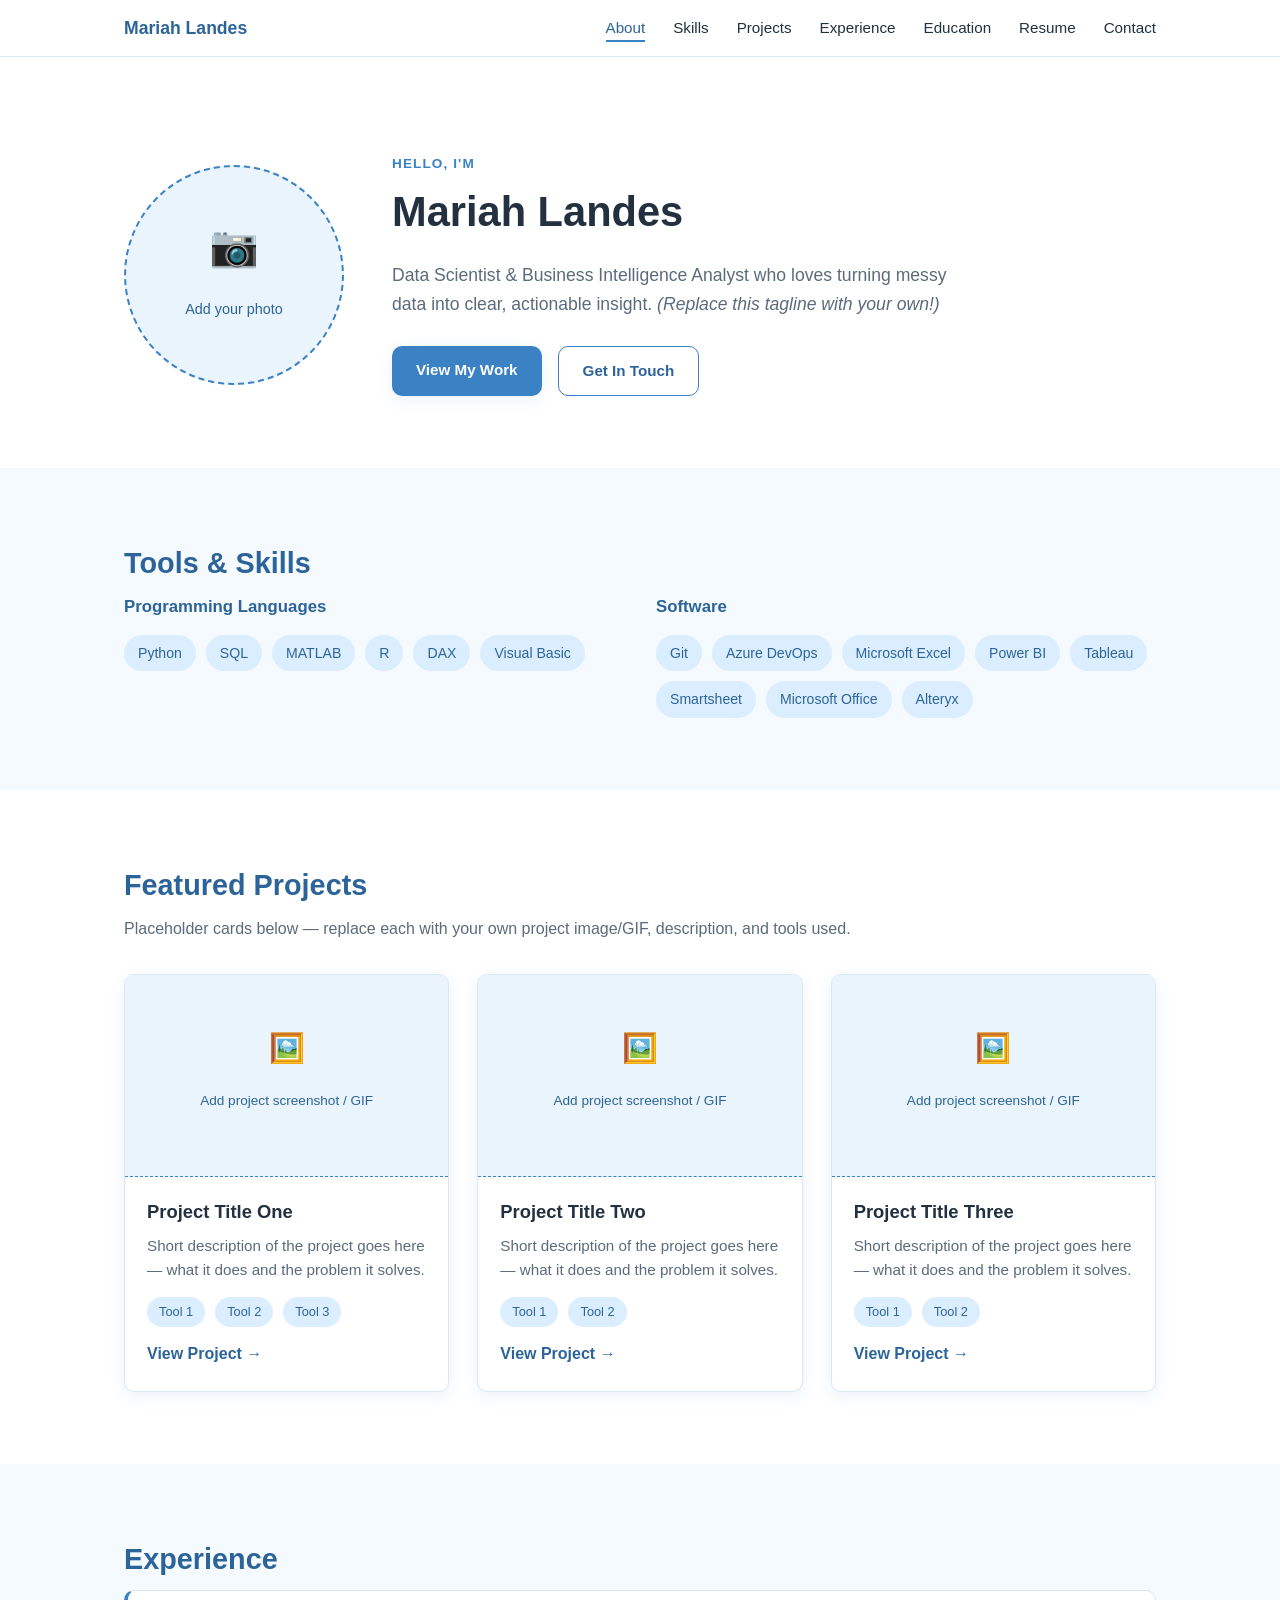
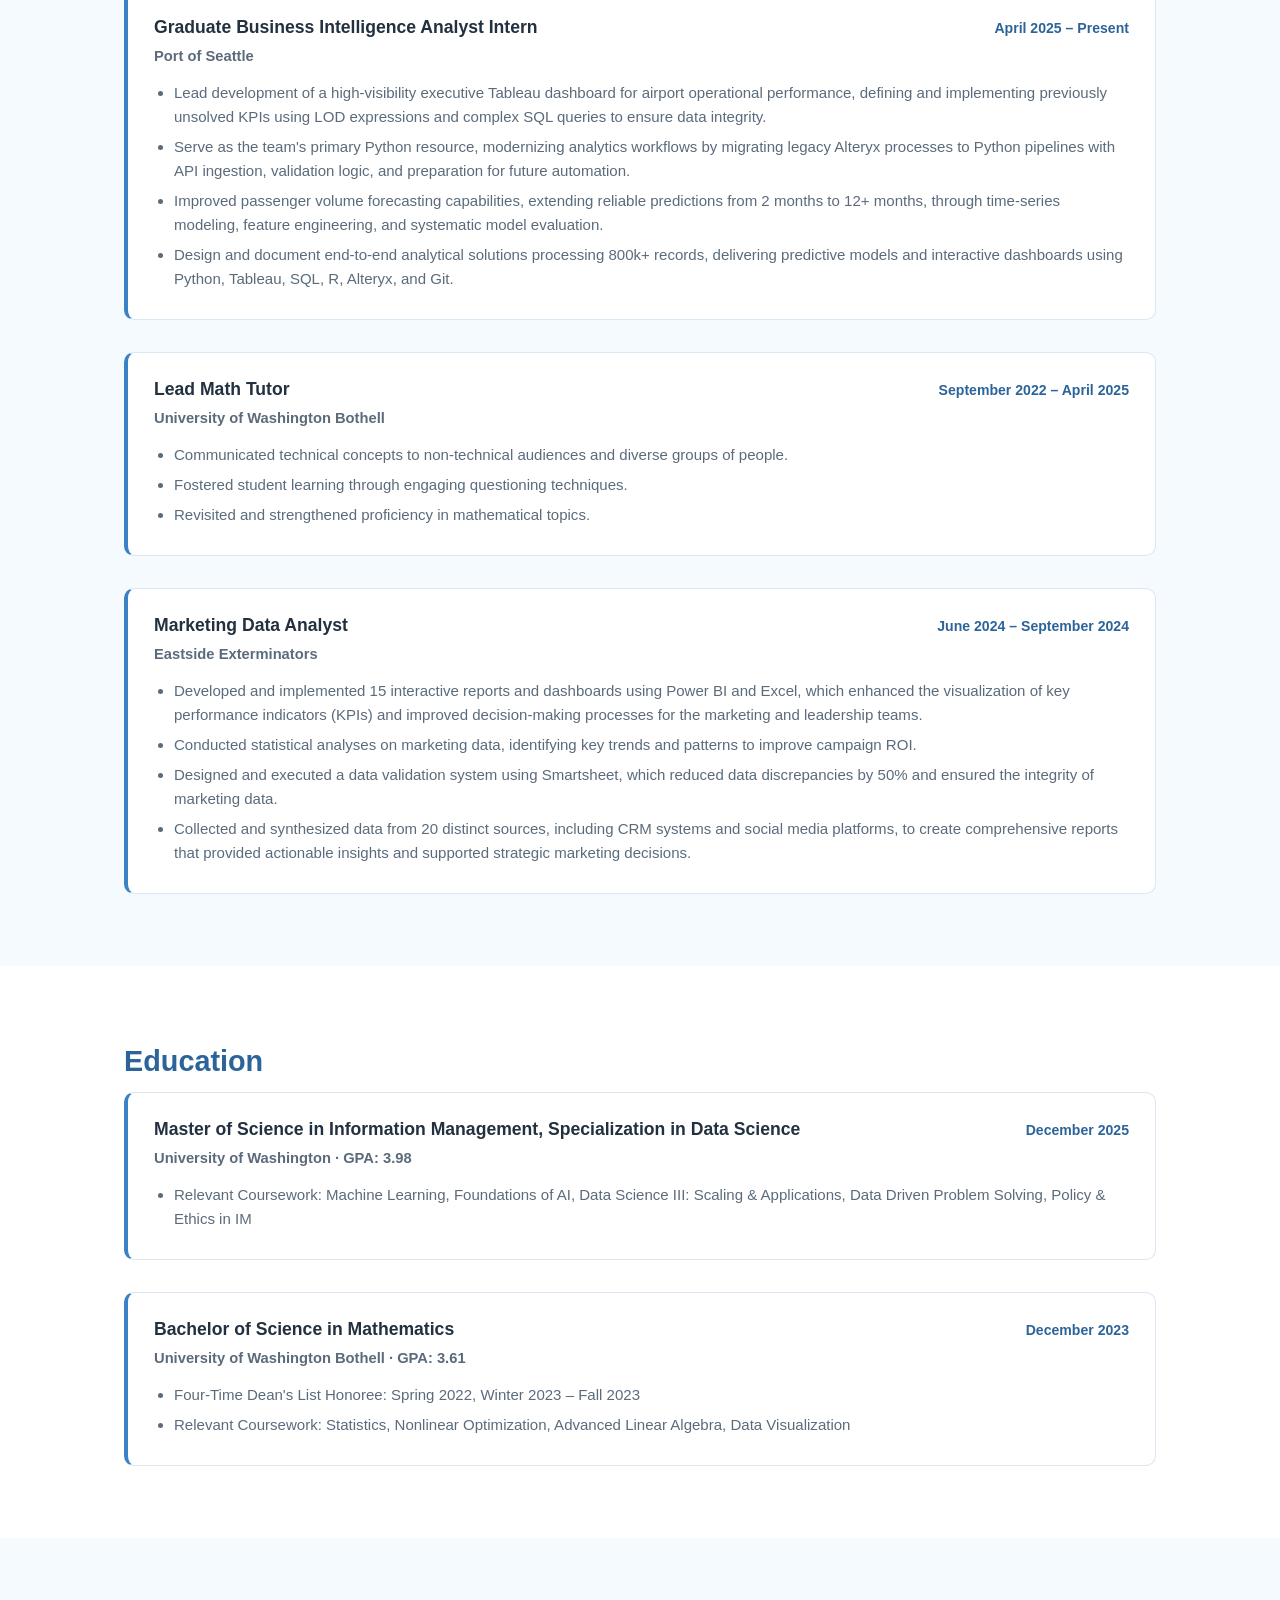
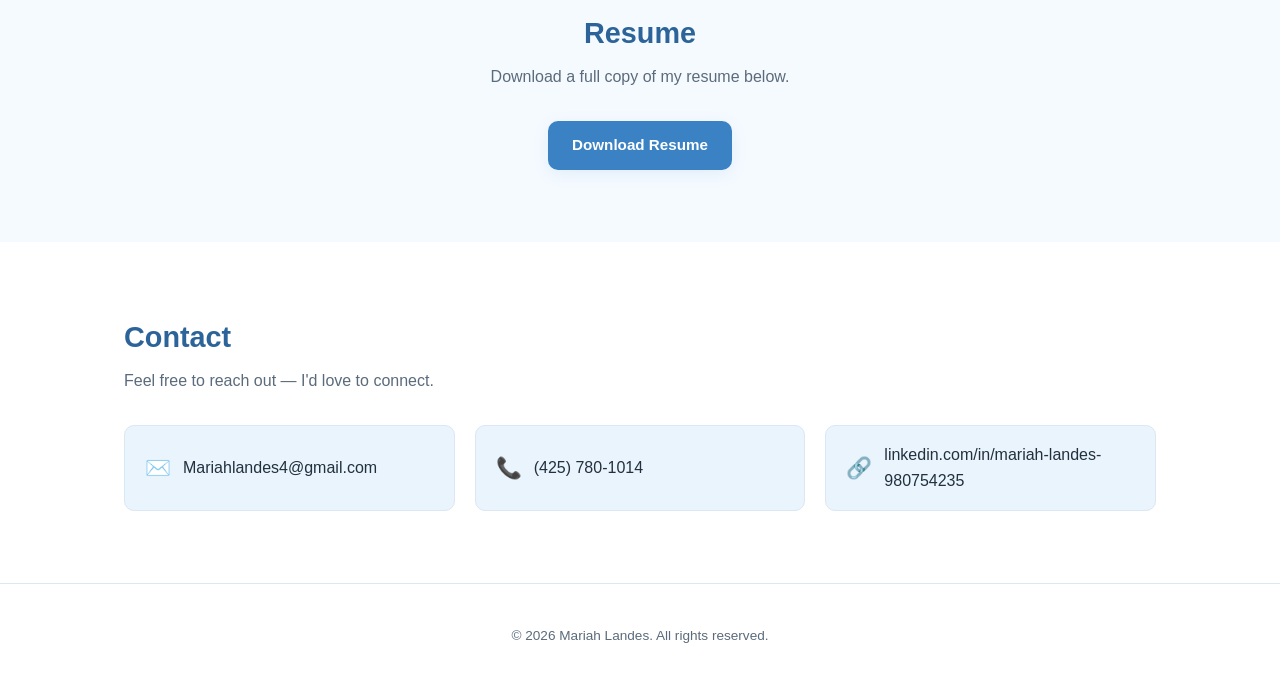
==== index.html @ 5b4e2863 "Add portfolio site with about, skills, projects, experience, education, resume, and contact sections" ====
<!DOCTYPE html>
<html lang="en">
<head>
  <meta charset="UTF-8" />
  <meta name="viewport" content="width=device-width, initial-scale=1.0" />
  <title>Mariah Landes | Portfolio</title>
  <meta name="description" content="Mariah Landes — Data Science & Business Intelligence portfolio" />
  <link rel="stylesheet" href="style.css" />
</head>
<body>

  <!-- ===== Nav ===== -->
  <header class="nav-wrap">
    <nav class="nav">
      <a href="#home" class="nav-brand">Mariah Landes</a>
      <button class="nav-toggle" id="navToggle" aria-label="Toggle navigation" aria-expanded="false">
        <span></span>
        <span></span>
        <span></span>
      </button>
      <ul class="nav-links" id="navLinks">
        <li><a href="#home" class="nav-link">About</a></li>
        <li><a href="#skills" class="nav-link">Skills</a></li>
        <li><a href="#projects" class="nav-link">Projects</a></li>
        <li><a href="#experience" class="nav-link">Experience</a></li>
        <li><a href="#education" class="nav-link">Education</a></li>
        <li><a href="#resume" class="nav-link">Resume</a></li>
        <li><a href="#contact" class="nav-link">Contact</a></li>
      </ul>
    </nav>
  </header>

  <main>

    <!-- ===== Hero / About ===== -->
    <section id="home" class="section hero">
      <div class="container hero-inner">
        <div class="hero-photo">
          <!-- TODO: replace this placeholder with your own headshot.
               Swap this div for: <img src="assets/profile.jpg" alt="Mariah Landes" /> -->
          <div class="photo-placeholder" aria-label="Profile photo placeholder">
            <span>📷</span>
            <p>Add your photo</p>
          </div>
        </div>
        <div class="hero-text">
          <p class="eyebrow">Hello, I'm</p>
          <h1>Mariah Landes</h1>
          <!-- TODO: replace this placeholder tagline with your own -->
          <p class="tagline">
            Data Scientist &amp; Business Intelligence Analyst who loves turning messy data into clear,
            actionable insight. <em>(Replace this tagline with your own!)</em>
          </p>
          <div class="hero-actions">
            <a href="#projects" class="btn btn-primary">View My Work</a>
            <a href="#contact" class="btn btn-outline">Get In Touch</a>
          </div>
        </div>
      </div>
    </section>

    <!-- ===== Skills ===== -->
    <section id="skills" class="section alt">
      <div class="container">
        <h2 class="section-title">Tools &amp; Skills</h2>
        <div class="skills-grid">
          <div class="skills-group">
            <h3>Programming Languages</h3>
            <ul class="tag-list">
              <li class="tag">Python</li>
              <li class="tag">SQL</li>
              <li class="tag">MATLAB</li>
              <li class="tag">R</li>
              <li class="tag">DAX</li>
              <li class="tag">Visual Basic</li>
            </ul>
          </div>
          <div class="skills-group">
            <h3>Software</h3>
            <ul class="tag-list">
              <li class="tag">Git</li>
              <li class="tag">Azure DevOps</li>
              <li class="tag">Microsoft Excel</li>
              <li class="tag">Power BI</li>
              <li class="tag">Tableau</li>
              <li class="tag">Smartsheet</li>
              <li class="tag">Microsoft Office</li>
              <li class="tag">Alteryx</li>
            </ul>
          </div>
        </div>
      </div>
    </section>

    <!-- ===== Projects ===== -->
    <section id="projects" class="section">
      <div class="container">
        <h2 class="section-title">Featured Projects</h2>
        <p class="section-subtitle">
          <!-- TODO: swap these placeholder cards for the projects you'd like to highlight -->
          Placeholder cards below — replace each with your own project image/GIF, description, and tools used.
        </p>
        <div class="projects-grid">

          <article class="card project-card">
            <div class="project-media">
              <!-- TODO: replace with <img src="assets/project1.png" alt="..."> or a GIF -->
              <div class="media-placeholder">
                <span>🖼️</span>
                <p>Add project screenshot / GIF</p>
              </div>
            </div>
            <div class="card-body">
              <h3>Project Title One</h3>
              <p>Short description of the project goes here — what it does and the problem it solves.</p>
              <ul class="tag-list small">
                <li class="tag">Tool 1</li>
                <li class="tag">Tool 2</li>
                <li class="tag">Tool 3</li>
              </ul>
              <a href="#" class="card-link">View Project →</a>
            </div>
          </article>

          <article class="card project-card">
            <div class="project-media">
              <div class="media-placeholder">
                <span>🖼️</span>
                <p>Add project screenshot / GIF</p>
              </div>
            </div>
            <div class="card-body">
              <h3>Project Title Two</h3>
              <p>Short description of the project goes here — what it does and the problem it solves.</p>
              <ul class="tag-list small">
                <li class="tag">Tool 1</li>
                <li class="tag">Tool 2</li>
              </ul>
              <a href="#" class="card-link">View Project →</a>
            </div>
          </article>

          <article class="card project-card">
            <div class="project-media">
              <div class="media-placeholder">
                <span>🖼️</span>
                <p>Add project screenshot / GIF</p>
              </div>
            </div>
            <div class="card-body">
              <h3>Project Title Three</h3>
              <p>Short description of the project goes here — what it does and the problem it solves.</p>
              <ul class="tag-list small">
                <li class="tag">Tool 1</li>
                <li class="tag">Tool 2</li>
              </ul>
              <a href="#" class="card-link">View Project →</a>
            </div>
          </article>

        </div>
      </div>
    </section>

    <!-- ===== Experience ===== -->
    <section id="experience" class="section alt">
      <div class="container">
        <h2 class="section-title">Experience</h2>
        <div class="timeline">

          <div class="timeline-item">
            <div class="timeline-header">
              <h3>Graduate Business Intelligence Analyst Intern</h3>
              <span class="timeline-date">April 2025 – Present</span>
            </div>
            <p class="timeline-org">Port of Seattle</p>
            <ul>
              <li>Lead development of a high-visibility executive Tableau dashboard for airport operational performance, defining and implementing previously unsolved KPIs using LOD expressions and complex SQL queries to ensure data integrity.</li>
              <li>Serve as the team's primary Python resource, modernizing analytics workflows by migrating legacy Alteryx processes to Python pipelines with API ingestion, validation logic, and preparation for future automation.</li>
              <li>Improved passenger volume forecasting capabilities, extending reliable predictions from 2 months to 12+ months, through time-series modeling, feature engineering, and systematic model evaluation.</li>
              <li>Design and document end-to-end analytical solutions processing 800k+ records, delivering predictive models and interactive dashboards using Python, Tableau, SQL, R, Alteryx, and Git.</li>
            </ul>
          </div>

          <div class="timeline-item">
            <div class="timeline-header">
              <h3>Lead Math Tutor</h3>
              <span class="timeline-date">September 2022 – April 2025</span>
            </div>
            <p class="timeline-org">University of Washington Bothell</p>
            <ul>
              <li>Communicated technical concepts to non-technical audiences and diverse groups of people.</li>
              <li>Fostered student learning through engaging questioning techniques.</li>
              <li>Revisited and strengthened proficiency in mathematical topics.</li>
            </ul>
          </div>

          <div class="timeline-item">
            <div class="timeline-header">
              <h3>Marketing Data Analyst</h3>
              <span class="timeline-date">June 2024 – September 2024</span>
            </div>
            <p class="timeline-org">Eastside Exterminators</p>
            <ul>
              <li>Developed and implemented 15 interactive reports and dashboards using Power BI and Excel, which enhanced the visualization of key performance indicators (KPIs) and improved decision-making processes for the marketing and leadership teams.</li>
              <li>Conducted statistical analyses on marketing data, identifying key trends and patterns to improve campaign ROI.</li>
              <li>Designed and executed a data validation system using Smartsheet, which reduced data discrepancies by 50% and ensured the integrity of marketing data.</li>
              <li>Collected and synthesized data from 20 distinct sources, including CRM systems and social media platforms, to create comprehensive reports that provided actionable insights and supported strategic marketing decisions.</li>
            </ul>
          </div>

        </div>
      </div>
    </section>

    <!-- ===== Education ===== -->
    <section id="education" class="section">
      <div class="container">
        <h2 class="section-title">Education</h2>
        <div class="timeline">

          <div class="timeline-item">
            <div class="timeline-header">
              <h3>Master of Science in Information Management, Specialization in Data Science</h3>
              <span class="timeline-date">December 2025</span>
            </div>
            <p class="timeline-org">University of Washington &middot; GPA: 3.98</p>
            <ul>
              <li>Relevant Coursework: Machine Learning, Foundations of AI, Data Science III: Scaling &amp; Applications, Data Driven Problem Solving, Policy &amp; Ethics in IM</li>
            </ul>
          </div>

          <div class="timeline-item">
            <div class="timeline-header">
              <h3>Bachelor of Science in Mathematics</h3>
              <span class="timeline-date">December 2023</span>
            </div>
            <p class="timeline-org">University of Washington Bothell &middot; GPA: 3.61</p>
            <ul>
              <li>Four-Time Dean's List Honoree: Spring 2022, Winter 2023 – Fall 2023</li>
              <li>Relevant Coursework: Statistics, Nonlinear Optimization, Advanced Linear Algebra, Data Visualization</li>
            </ul>
          </div>

        </div>
      </div>
    </section>

    <!-- ===== Resume ===== -->
    <section id="resume" class="section alt resume-section">
      <div class="container">
        <h2 class="section-title">Resume</h2>
        <p class="section-subtitle">Download a full copy of my resume below.</p>
        <!-- Place your resume file at assets/resume.pdf -->
        <a href="assets/resume.pdf" class="btn btn-primary" download target="_blank" rel="noopener">
          Download Resume
        </a>
      </div>
    </section>

    <!-- ===== Contact ===== -->
    <section id="contact" class="section contact-section">
      <div class="container">
        <h2 class="section-title">Contact</h2>
        <p class="section-subtitle">Feel free to reach out — I'd love to connect.</p>
        <div class="contact-grid">
          <a class="contact-item" href="mailto:Mariahlandes4@gmail.com">
            <span class="contact-icon">✉️</span>
            <span>Mariahlandes4@gmail.com</span>
          </a>
          <a class="contact-item" href="tel:+14257801014">
            <span class="contact-icon">📞</span>
            <span>(425) 780-1014</span>
          </a>
          <a class="contact-item" href="https://www.linkedin.com/in/mariah-landes-980754235/" target="_blank" rel="noopener">
            <span class="contact-icon">🔗</span>
            <span>linkedin.com/in/mariah-landes-980754235</span>
          </a>
        </div>
      </div>
    </section>

  </main>

  <footer class="footer">
    <p>&copy; <span id="year"></span> Mariah Landes. All rights reserved.</p>
  </footer>

  <script src="script.js"></script>
</body>
</html>
---- style.css ----
/* ===== Design tokens ===== */
:root {
  --accent: #3b82c4;
  --accent-dark: #2c649a;
  --accent-light: #eaf4fc;
  --accent-tag-bg: #dbeeff;
  --bg: #ffffff;
  --bg-alt: #f5faff;
  --text: #22303f;
  --text-muted: #5b6b7b;
  --border: #dbe7f2;
  --radius: 10px;
  --max-width: 1080px;
  --shadow: 0 4px 16px rgba(59, 130, 196, 0.1);
}

* {
  box-sizing: border-box;
}

html {
  scroll-behavior: smooth;
}

body {
  margin: 0;
  font-family: -apple-system, BlinkMacSystemFont, "Segoe UI", Roboto, Helvetica, Arial, sans-serif;
  color: var(--text);
  background: var(--bg);
  line-height: 1.6;
}

a {
  color: var(--accent-dark);
}

.container {
  max-width: var(--max-width);
  margin: 0 auto;
  padding: 0 24px;
}

/* ===== Nav ===== */
.nav-wrap {
  position: sticky;
  top: 0;
  z-index: 100;
  background: rgba(255, 255, 255, 0.92);
  backdrop-filter: blur(6px);
  border-bottom: 1px solid var(--border);
}

.nav {
  max-width: var(--max-width);
  margin: 0 auto;
  padding: 14px 24px;
  display: flex;
  align-items: center;
  justify-content: space-between;
}

.nav-brand {
  font-weight: 700;
  font-size: 1.1rem;
  color: var(--accent-dark);
  text-decoration: none;
}

.nav-links {
  list-style: none;
  display: flex;
  gap: 28px;
  margin: 0;
  padding: 0;
}

.nav-link {
  text-decoration: none;
  color: var(--text);
  font-weight: 500;
  font-size: 0.95rem;
  padding-bottom: 4px;
  border-bottom: 2px solid transparent;
  transition: color 0.2s, border-color 0.2s;
}

.nav-link:hover,
.nav-link.active {
  color: var(--accent-dark);
  border-color: var(--accent);
}

.nav-toggle {
  display: none;
  flex-direction: column;
  justify-content: space-between;
  width: 26px;
  height: 20px;
  background: none;
  border: none;
  cursor: pointer;
  padding: 0;
}

.nav-toggle span {
  display: block;
  height: 2px;
  width: 100%;
  background: var(--accent-dark);
  border-radius: 2px;
}

/* ===== Sections ===== */
.section {
  padding: 72px 0;
}

.section.alt {
  background: var(--bg-alt);
}

.section-title {
  font-size: 1.8rem;
  margin: 0 0 8px;
  color: var(--accent-dark);
}

.section-subtitle {
  color: var(--text-muted);
  margin: 0 0 32px;
}

/* ===== Hero ===== */
.hero {
  padding-top: 96px;
}

.hero-inner {
  display: flex;
  align-items: center;
  gap: 48px;
  flex-wrap: wrap;
}

.hero-photo {
  flex: 0 0 220px;
}

.photo-placeholder {
  width: 220px;
  height: 220px;
  border-radius: 50%;
  background: var(--accent-light);
  border: 2px dashed var(--accent);
  display: flex;
  flex-direction: column;
  align-items: center;
  justify-content: center;
  color: var(--accent-dark);
  text-align: center;
  font-size: 0.9rem;
}

.photo-placeholder span {
  font-size: 2.5rem;
  margin-bottom: 6px;
}

.hero-text {
  flex: 1 1 380px;
}

.eyebrow {
  text-transform: uppercase;
  letter-spacing: 0.08em;
  font-size: 0.85rem;
  color: var(--accent);
  font-weight: 600;
  margin: 0 0 4px;
}

.hero-text h1 {
  font-size: 2.6rem;
  margin: 0 0 16px;
  color: var(--text);
}

.tagline {
  font-size: 1.1rem;
  color: var(--text-muted);
  max-width: 560px;
  margin: 0 0 28px;
}

.hero-actions {
  display: flex;
  gap: 16px;
  flex-wrap: wrap;
}

/* ===== Buttons ===== */
.btn {
  display: inline-block;
  padding: 12px 24px;
  border-radius: var(--radius);
  text-decoration: none;
  font-weight: 600;
  font-size: 0.95rem;
  transition: transform 0.15s, box-shadow 0.15s, background 0.15s;
}

.btn-primary {
  background: var(--accent);
  color: #fff;
  box-shadow: var(--shadow);
}

.btn-primary:hover {
  background: var(--accent-dark);
  transform: translateY(-1px);
}

.btn-outline {
  background: transparent;
  color: var(--accent-dark);
  border: 1.5px solid var(--accent);
}

.btn-outline:hover {
  background: var(--accent-light);
}

/* ===== Skills ===== */
.skills-grid {
  display: grid;
  grid-template-columns: repeat(auto-fit, minmax(260px, 1fr));
  gap: 32px;
}

.skills-group h3 {
  margin: 0 0 14px;
  color: var(--accent-dark);
  font-size: 1.05rem;
}

.tag-list {
  list-style: none;
  display: flex;
  flex-wrap: wrap;
  gap: 10px;
  margin: 0;
  padding: 0;
}

.tag {
  background: var(--accent-tag-bg);
  color: var(--accent-dark);
  padding: 7px 14px;
  border-radius: 999px;
  font-size: 0.88rem;
  font-weight: 500;
}

.tag-list.small .tag {
  font-size: 0.8rem;
  padding: 5px 12px;
}

/* ===== Cards / Projects ===== */
.projects-grid {
  display: grid;
  grid-template-columns: repeat(auto-fit, minmax(280px, 1fr));
  gap: 28px;
}

.card {
  background: #fff;
  border: 1px solid var(--border);
  border-radius: var(--radius);
  overflow: hidden;
  box-shadow: var(--shadow);
  display: flex;
  flex-direction: column;
}

.project-media {
  aspect-ratio: 16 / 10;
  background: var(--accent-light);
}

.media-placeholder {
  width: 100%;
  height: 100%;
  display: flex;
  flex-direction: column;
  align-items: center;
  justify-content: center;
  color: var(--accent-dark);
  border-bottom: 1px dashed var(--accent);
  text-align: center;
  font-size: 0.85rem;
  gap: 6px;
}

.media-placeholder span {
  font-size: 1.8rem;
}

.card-body {
  padding: 20px 22px 24px;
  flex: 1;
  display: flex;
  flex-direction: column;
}

.card-body h3 {
  margin: 0 0 8px;
  font-size: 1.15rem;
  color: var(--text);
}

.card-body p {
  color: var(--text-muted);
  margin: 0 0 14px;
  font-size: 0.95rem;
}

.card-link {
  margin-top: auto;
  padding-top: 14px;
  display: inline-block;
  font-weight: 600;
  text-decoration: none;
  color: var(--accent-dark);
}

/* ===== Timeline (Experience / Education) ===== */
.timeline {
  display: flex;
  flex-direction: column;
  gap: 32px;
}

.timeline-item {
  background: #fff;
  border: 1px solid var(--border);
  border-left: 4px solid var(--accent);
  border-radius: var(--radius);
  padding: 22px 26px;
}

.timeline-header {
  display: flex;
  justify-content: space-between;
  align-items: baseline;
  flex-wrap: wrap;
  gap: 8px;
}

.timeline-header h3 {
  margin: 0;
  font-size: 1.1rem;
  color: var(--text);
}

.timeline-date {
  color: var(--accent-dark);
  font-weight: 600;
  font-size: 0.88rem;
  white-space: nowrap;
}

.timeline-org {
  margin: 4px 0 12px;
  color: var(--text-muted);
  font-weight: 600;
  font-size: 0.92rem;
}

.timeline-item ul {
  margin: 0;
  padding-left: 20px;
  color: var(--text-muted);
}

.timeline-item li {
  margin-bottom: 6px;
  font-size: 0.94rem;
}

/* ===== Resume ===== */
.resume-section {
  text-align: center;
}

/* ===== Contact ===== */
.contact-grid {
  display: grid;
  grid-template-columns: repeat(auto-fit, minmax(240px, 1fr));
  gap: 20px;
}

.contact-item {
  display: flex;
  align-items: center;
  gap: 12px;
  background: var(--accent-light);
  border: 1px solid var(--border);
  border-radius: var(--radius);
  padding: 16px 20px;
  text-decoration: none;
  color: var(--text);
  font-weight: 500;
  transition: transform 0.15s, box-shadow 0.15s;
  word-break: break-word;
}

.contact-item:hover {
  transform: translateY(-2px);
  box-shadow: var(--shadow);
}

.contact-icon {
  font-size: 1.3rem;
}

/* ===== Footer ===== */
.footer {
  text-align: center;
  padding: 28px 0;
  color: var(--text-muted);
  font-size: 0.85rem;
  border-top: 1px solid var(--border);
}

/* ===== Responsive ===== */
@media (max-width: 760px) {
  .nav-toggle {
    display: flex;
  }

  .nav-links {
    position: absolute;
    top: 100%;
    left: 0;
    right: 0;
    background: #fff;
    flex-direction: column;
    gap: 0;
    border-bottom: 1px solid var(--border);
    max-height: 0;
    overflow: hidden;
    transition: max-height 0.25s ease;
  }

  .nav-links.open {
    max-height: 400px;
  }

  .nav-links li {
    border-top: 1px solid var(--border);
  }

  .nav-link {
    display: block;
    padding: 14px 24px;
    border-bottom: none;
  }

  .hero-inner {
    flex-direction: column;
    text-align: center;
  }

  .hero-actions {
    justify-content: center;
  }

  .timeline-header {
    flex-direction: column;
  }
}
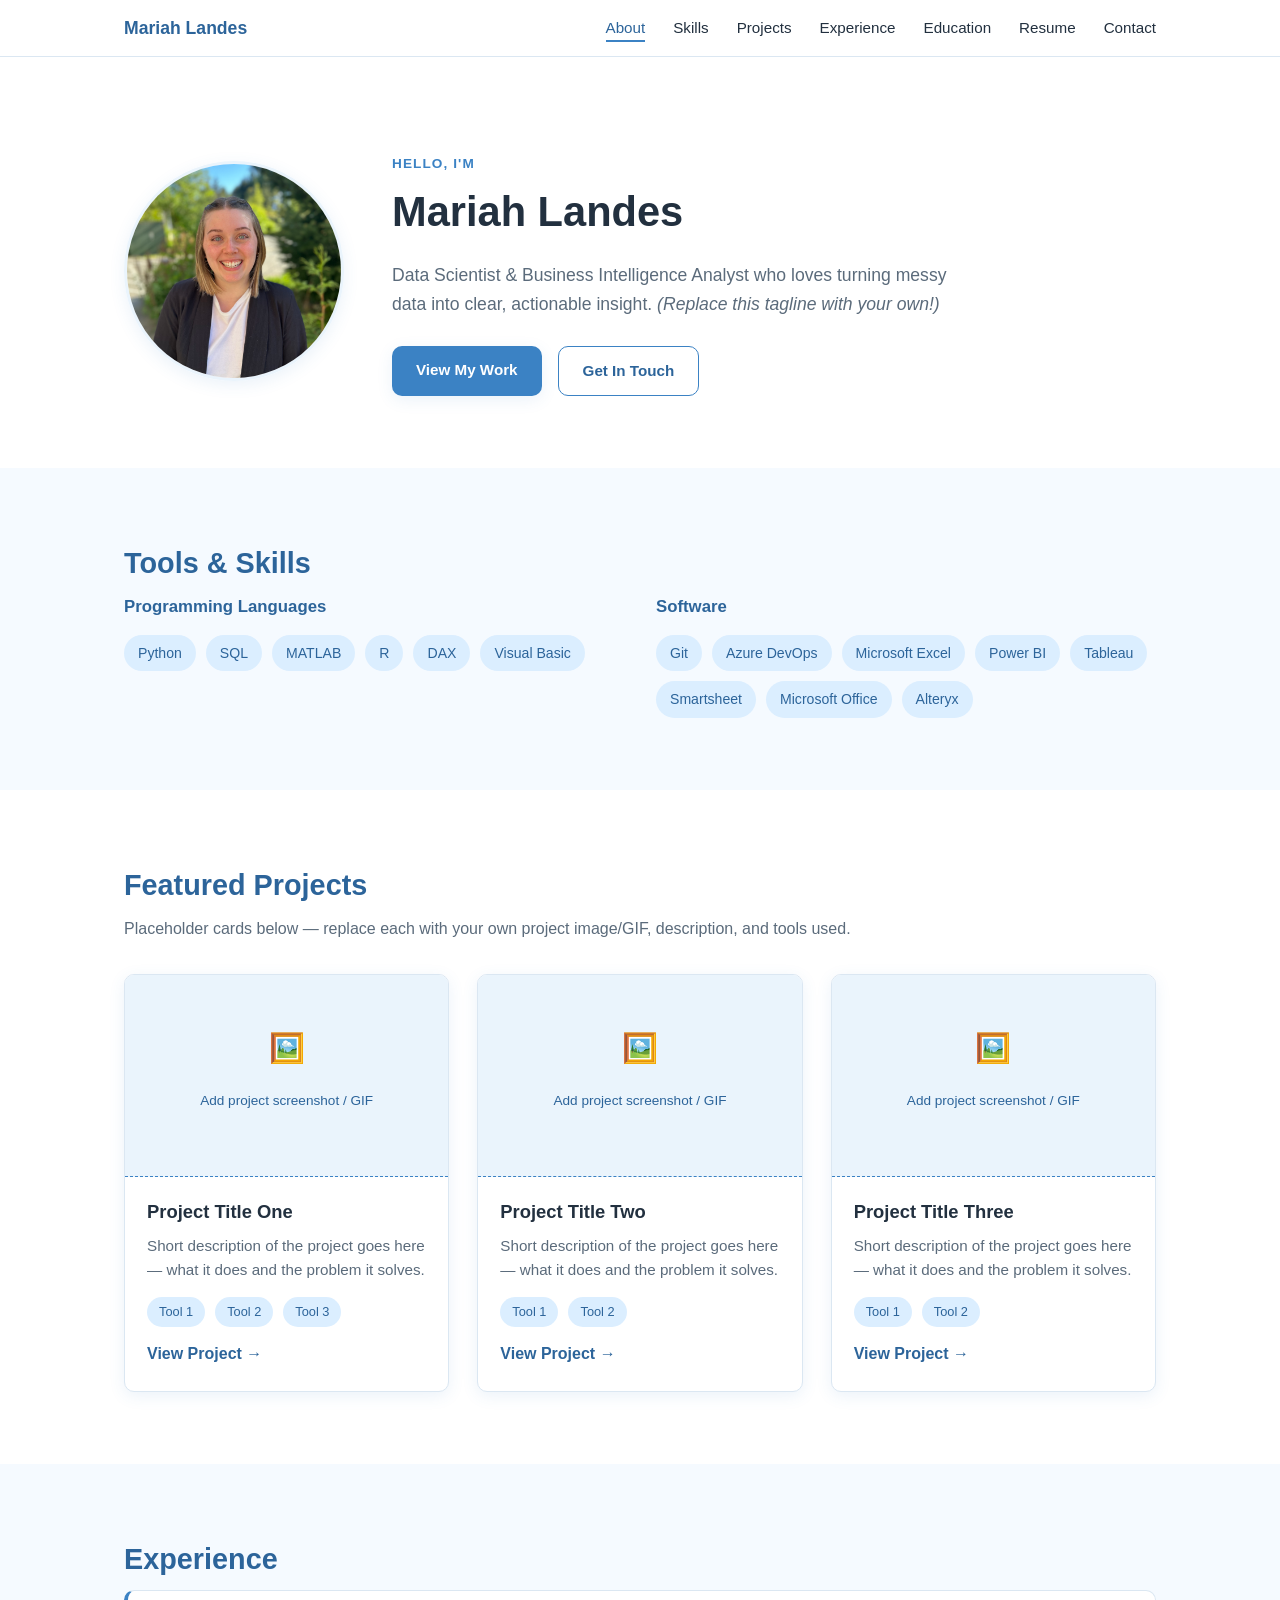
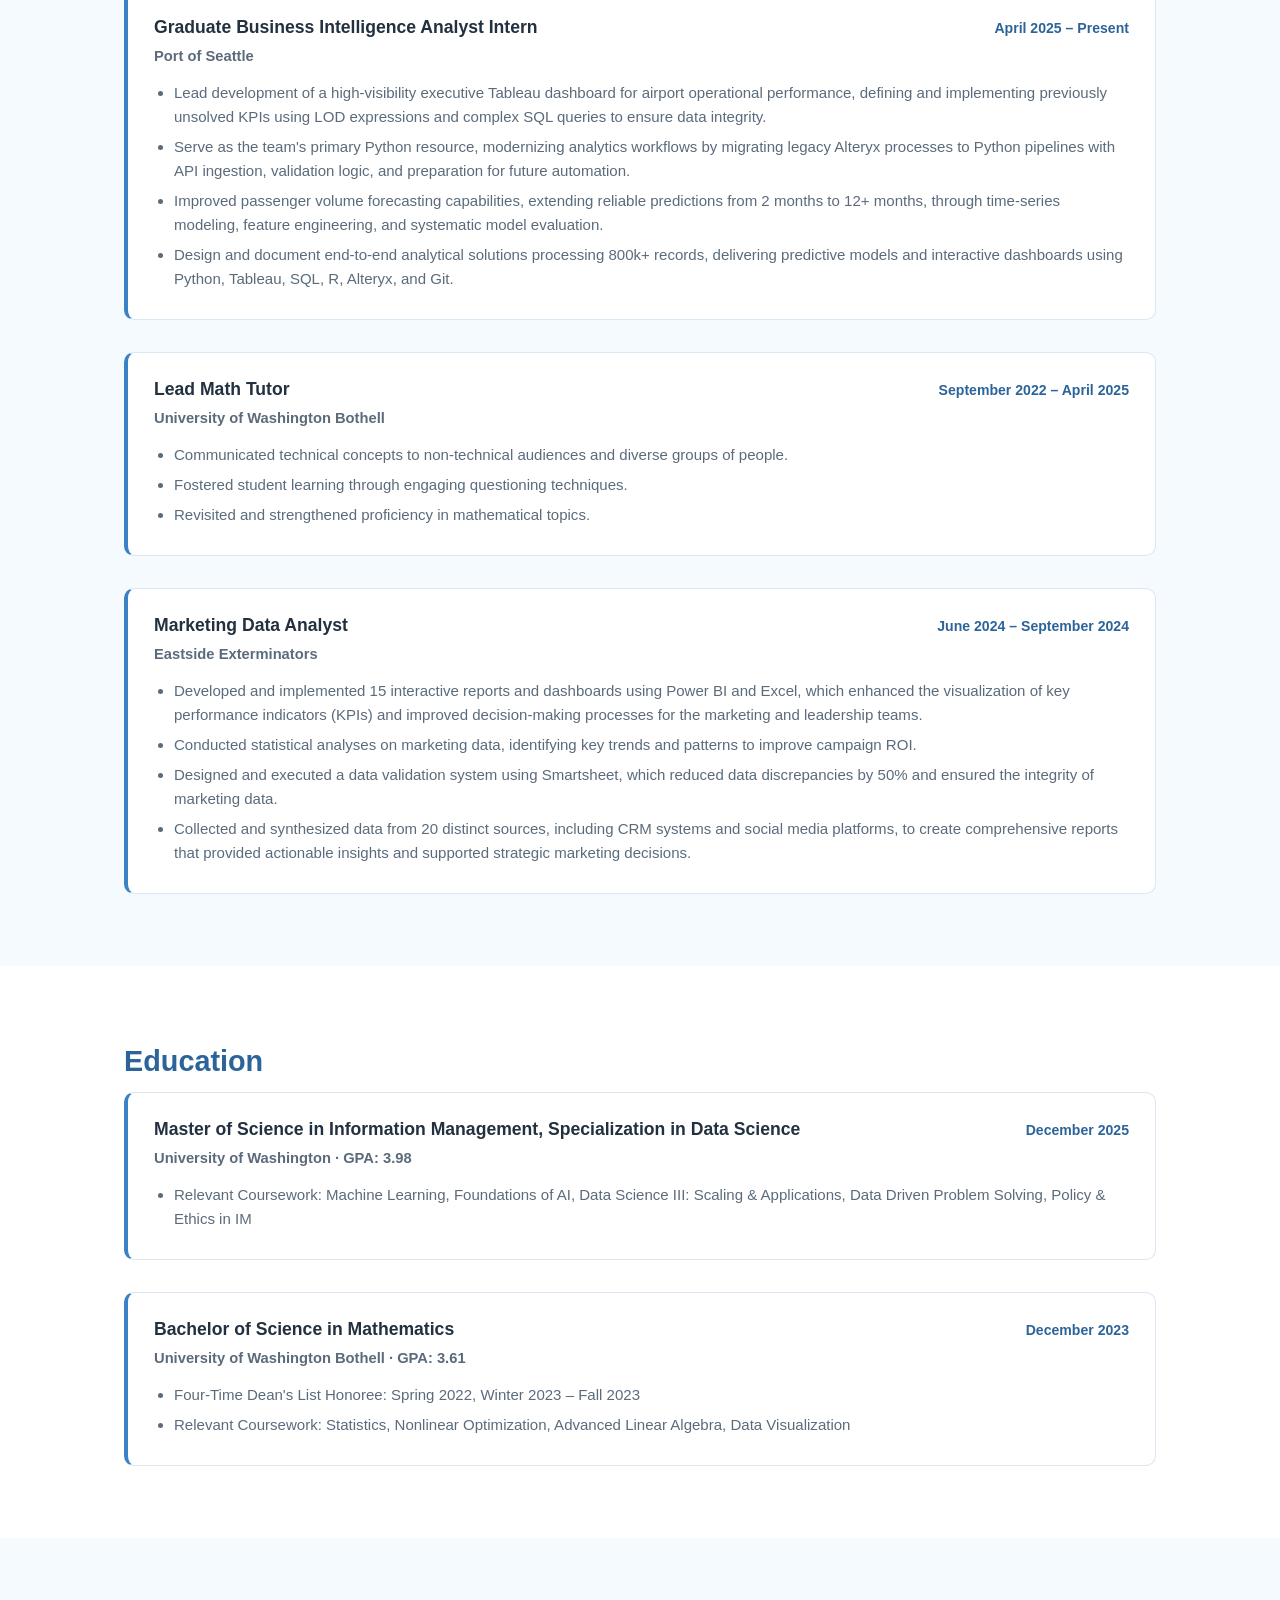
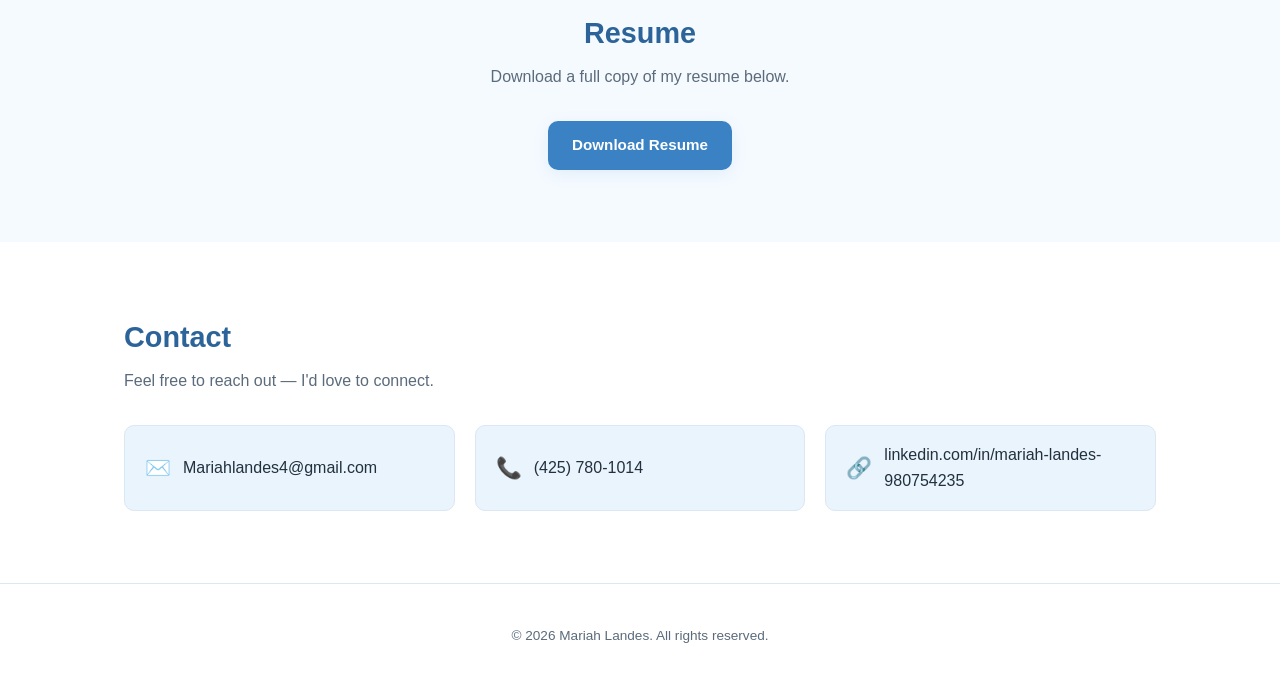
==== commit 73049b55: "Add profile headshot to hero section Co-Authored-By: Claude Sonnet 5 <noreply@anthropic.com>" ====
--- a/index.html
+++ b/index.html
@@ -36,12 +36,7 @@
     <section id="home" class="section hero">
       <div class="container hero-inner">
         <div class="hero-photo">
-          <!-- TODO: replace this placeholder with your own headshot.
-               Swap this div for: <img src="assets/profile.jpg" alt="Mariah Landes" /> -->
-          <div class="photo-placeholder" aria-label="Profile photo placeholder">
-            <span>📷</span>
-            <p>Add your photo</p>
-          </div>
+          <img src="assets/profile.jpg" alt="Mariah Landes" class="profile-photo" />
         </div>
         <div class="hero-text">
           <p class="eyebrow">Hello, I'm</p>
--- a/style.css
+++ b/style.css
@@ -146,6 +146,15 @@
   flex: 0 0 220px;
 }
 
+.profile-photo {
+  width: 220px;
+  height: 220px;
+  border-radius: 50%;
+  object-fit: cover;
+  border: 3px solid var(--accent-light);
+  box-shadow: var(--shadow);
+}
+
 .photo-placeholder {
   width: 220px;
   height: 220px;
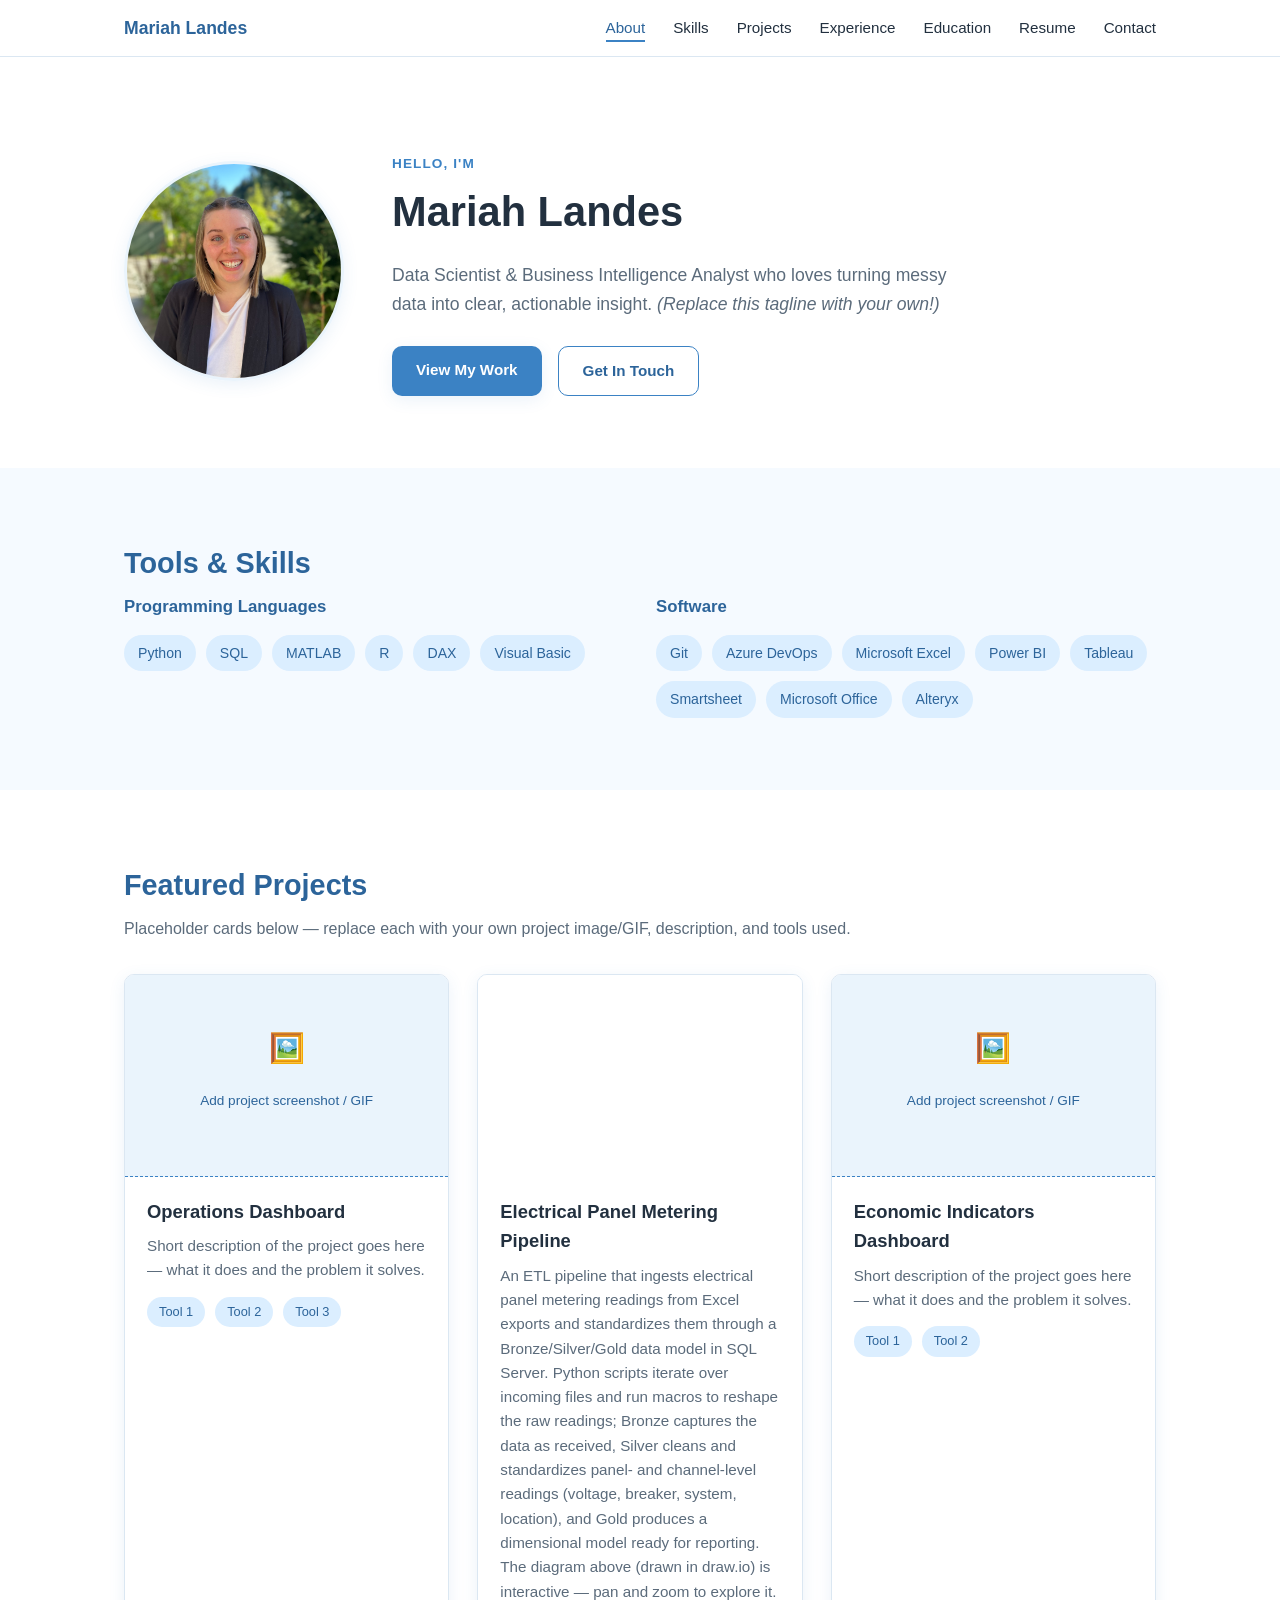
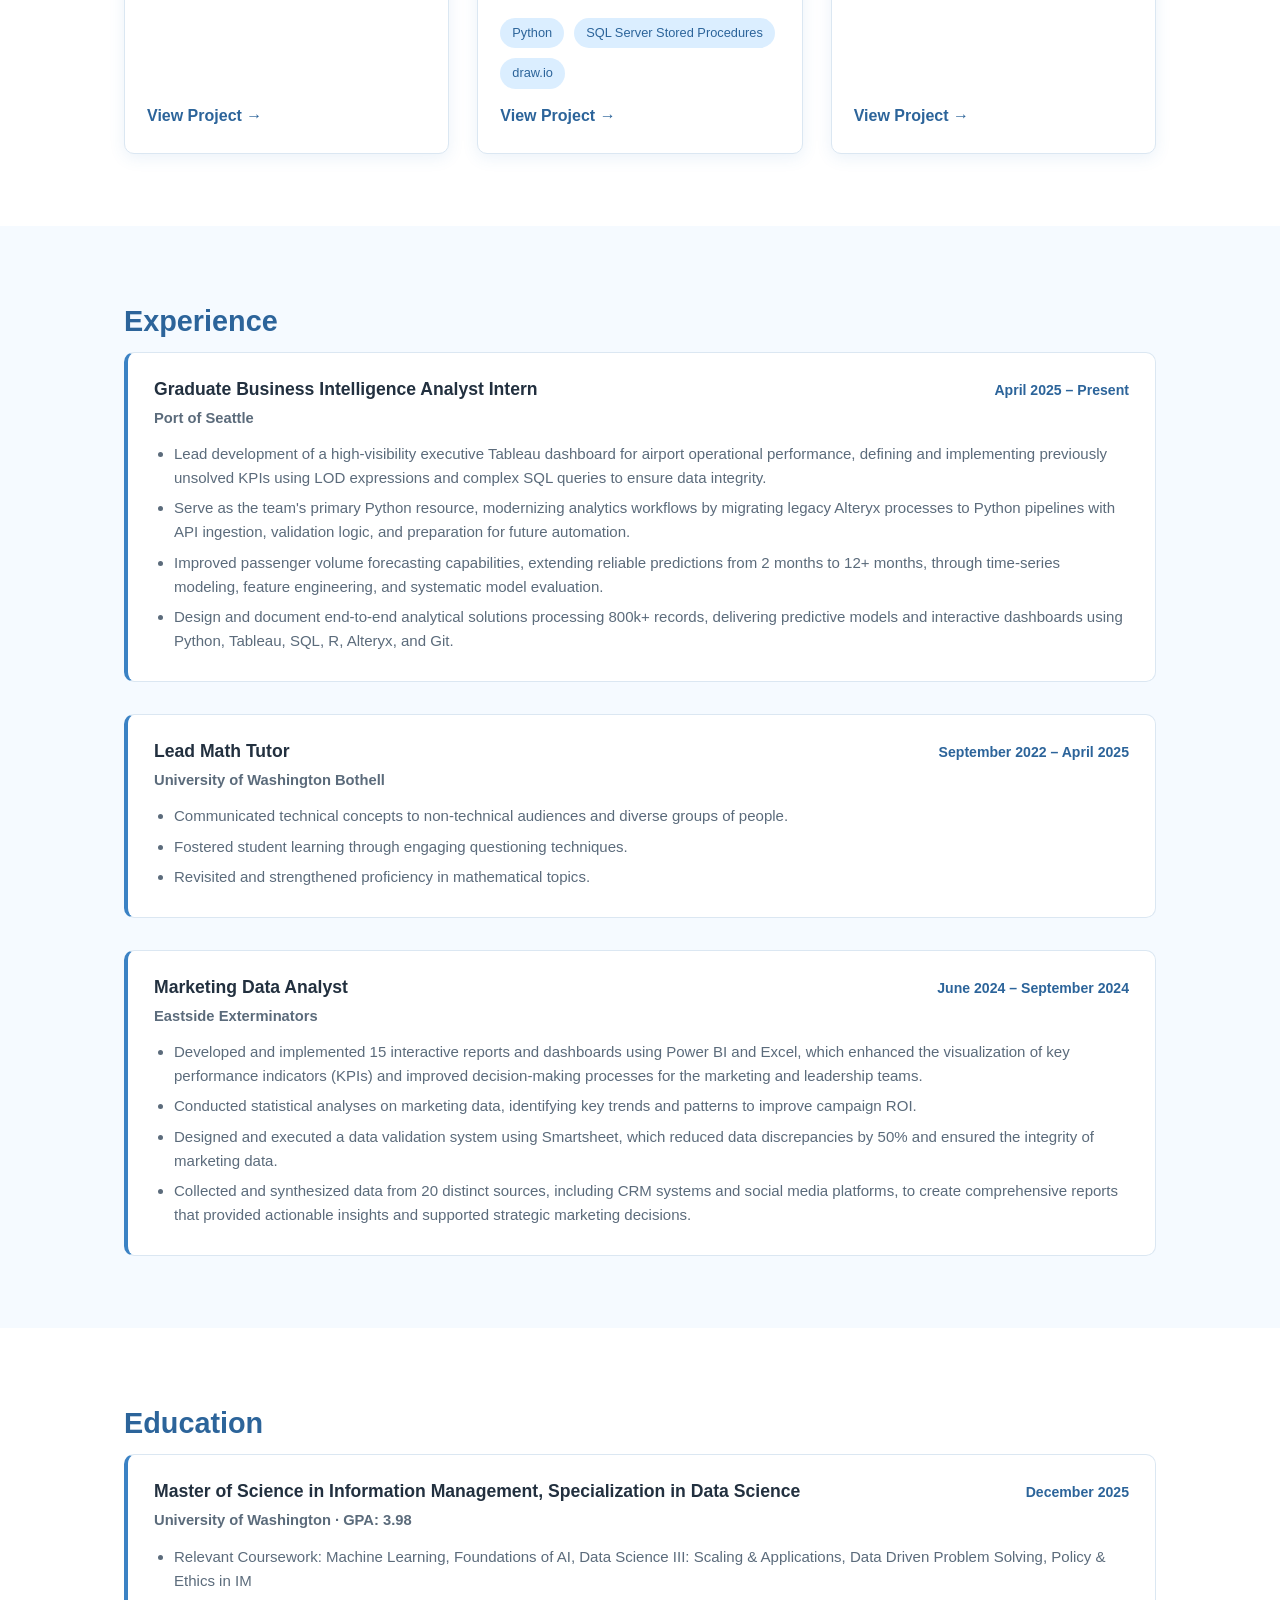
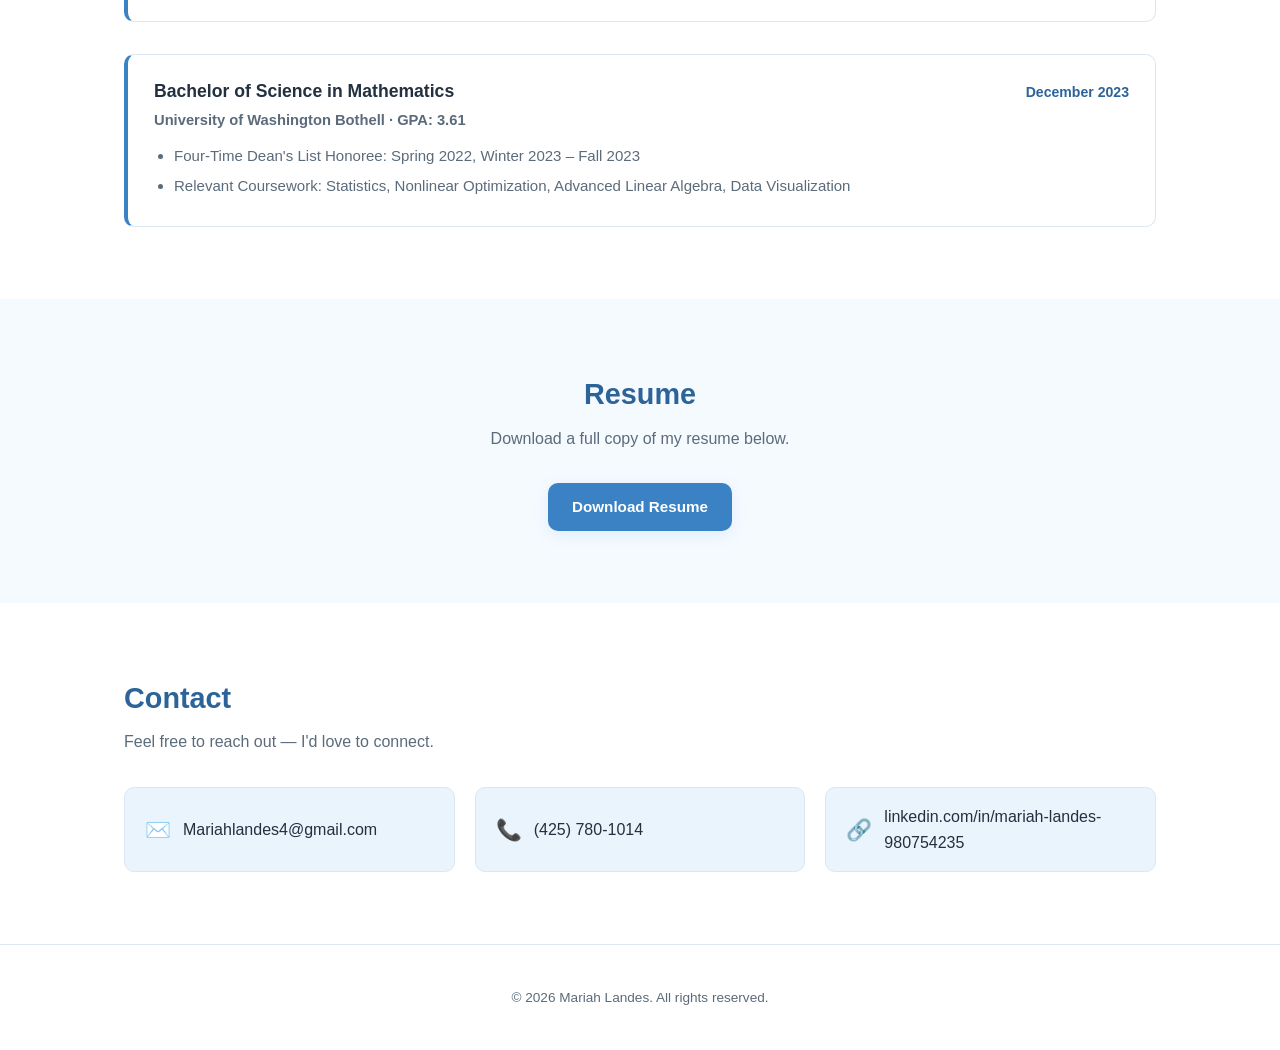
==== commit e9f884e8: "Add three featured project cards with Electrical Panel Metering Pipeline diagram Adds Operations Das" ====
--- a/index.html
+++ b/index.html
@@ -106,7 +106,7 @@
               </div>
             </div>
             <div class="card-body">
-              <h3>Project Title One</h3>
+              <h3>Operations Dashboard</h3>
               <p>Short description of the project goes here — what it does and the problem it solves.</p>
               <ul class="tag-list small">
                 <li class="tag">Tool 1</li>
@@ -119,17 +119,27 @@
 
           <article class="card project-card">
             <div class="project-media">
-              <div class="media-placeholder">
-                <span>🖼️</span>
-                <p>Add project screenshot / GIF</p>
-              </div>
+              <iframe
+                src="assets/electrical-panel-metering-diagram.html"
+                title="Electrical Panel Metering Pipeline architecture diagram"
+                class="project-diagram"
+                loading="lazy">
+              </iframe>
             </div>
             <div class="card-body">
-              <h3>Project Title Two</h3>
-              <p>Short description of the project goes here — what it does and the problem it solves.</p>
+              <h3>Electrical Panel Metering Pipeline</h3>
+              <p>
+                An ETL pipeline that ingests electrical panel metering readings from Excel exports and
+                standardizes them through a Bronze/Silver/Gold data model in SQL Server. Python scripts
+                iterate over incoming files and run macros to reshape the raw readings; Bronze captures
+                the data as received, Silver cleans and standardizes panel- and channel-level readings
+                (voltage, breaker, system, location), and Gold produces a dimensional model ready for
+                reporting. The diagram above (drawn in draw.io) is interactive — pan and zoom to explore it.
+              </p>
               <ul class="tag-list small">
-                <li class="tag">Tool 1</li>
-                <li class="tag">Tool 2</li>
+                <li class="tag">Python</li>
+                <li class="tag">SQL Server Stored Procedures</li>
+                <li class="tag">draw.io</li>
               </ul>
               <a href="#" class="card-link">View Project →</a>
             </div>
@@ -143,7 +153,7 @@
               </div>
             </div>
             <div class="card-body">
-              <h3>Project Title Three</h3>
+              <h3>Economic Indicators Dashboard</h3>
               <p>Short description of the project goes here — what it does and the problem it solves.</p>
               <ul class="tag-list small">
                 <li class="tag">Tool 1</li>
--- a/style.css
+++ b/style.css
@@ -297,6 +297,14 @@
   background: var(--accent-light);
 }
 
+.project-diagram {
+  width: 100%;
+  height: 100%;
+  border: 0;
+  display: block;
+  background: #fff;
+}
+
 .media-placeholder {
   width: 100%;
   height: 100%;
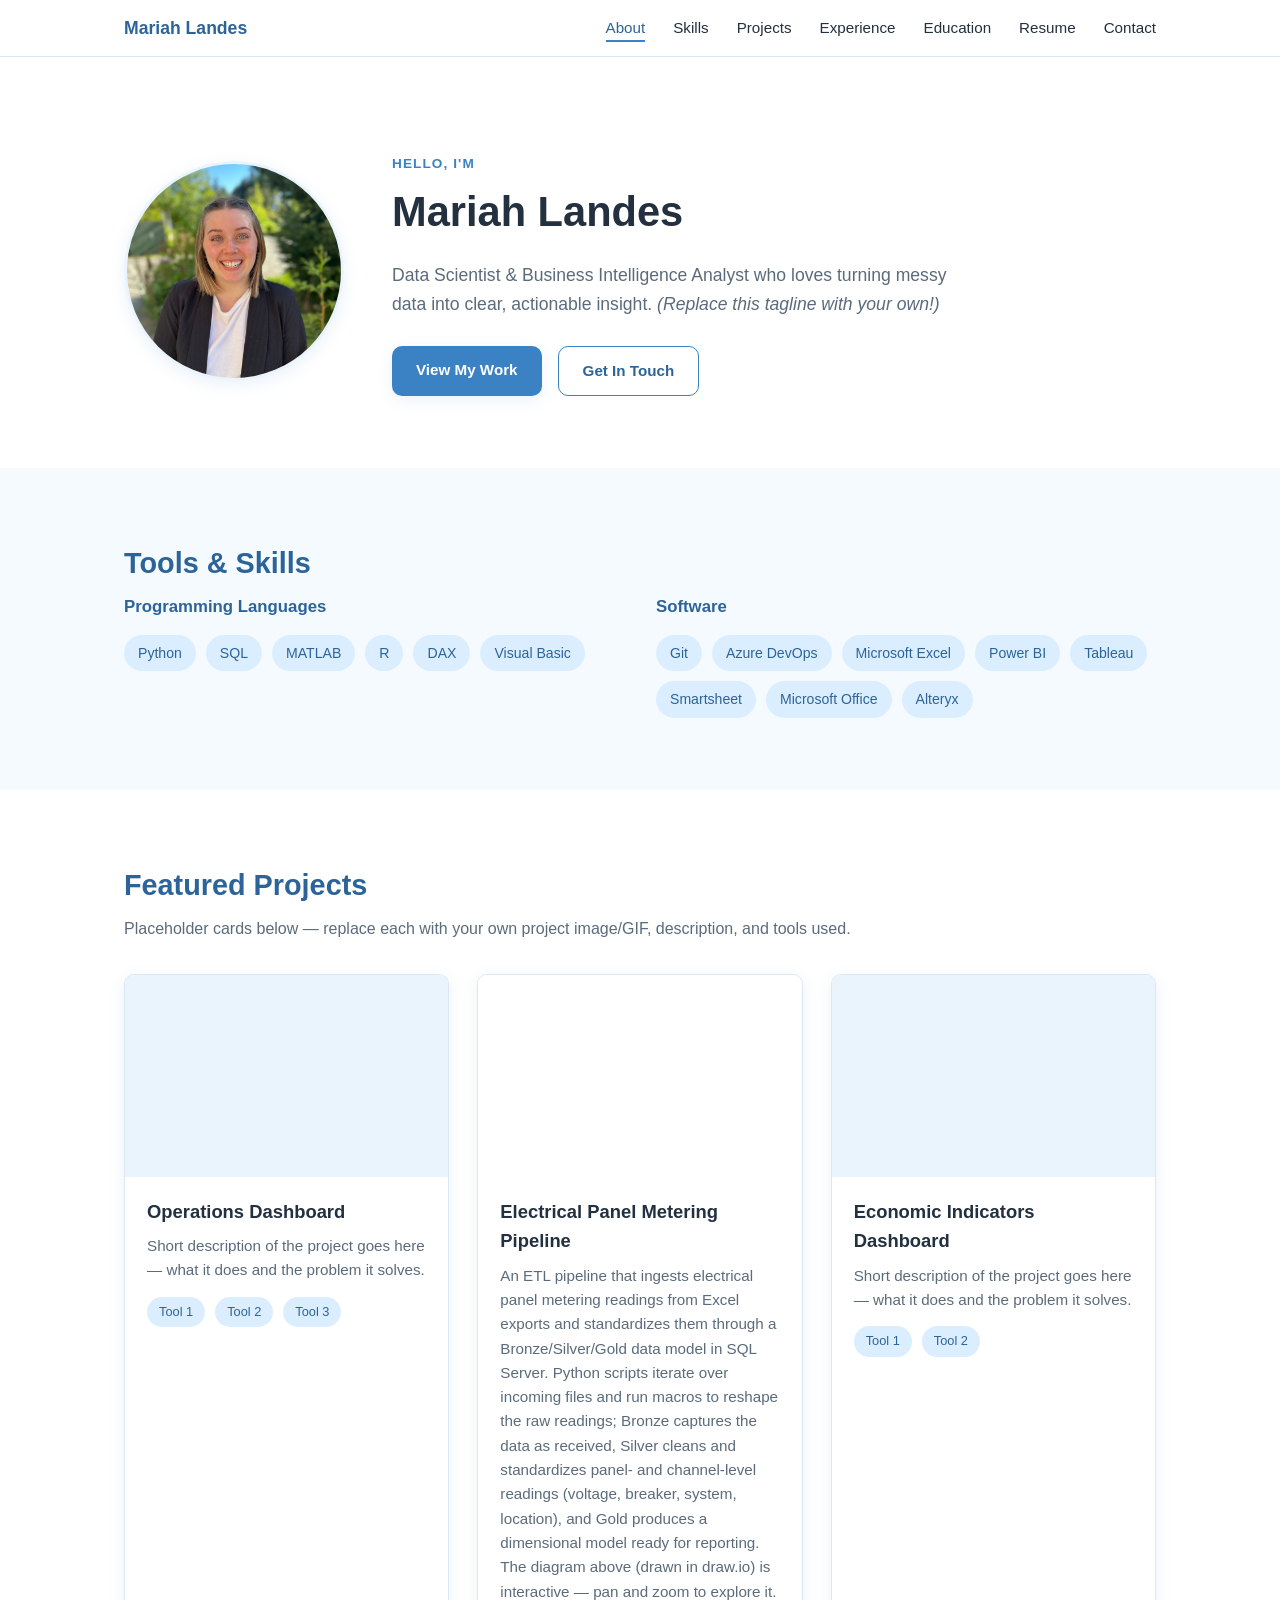
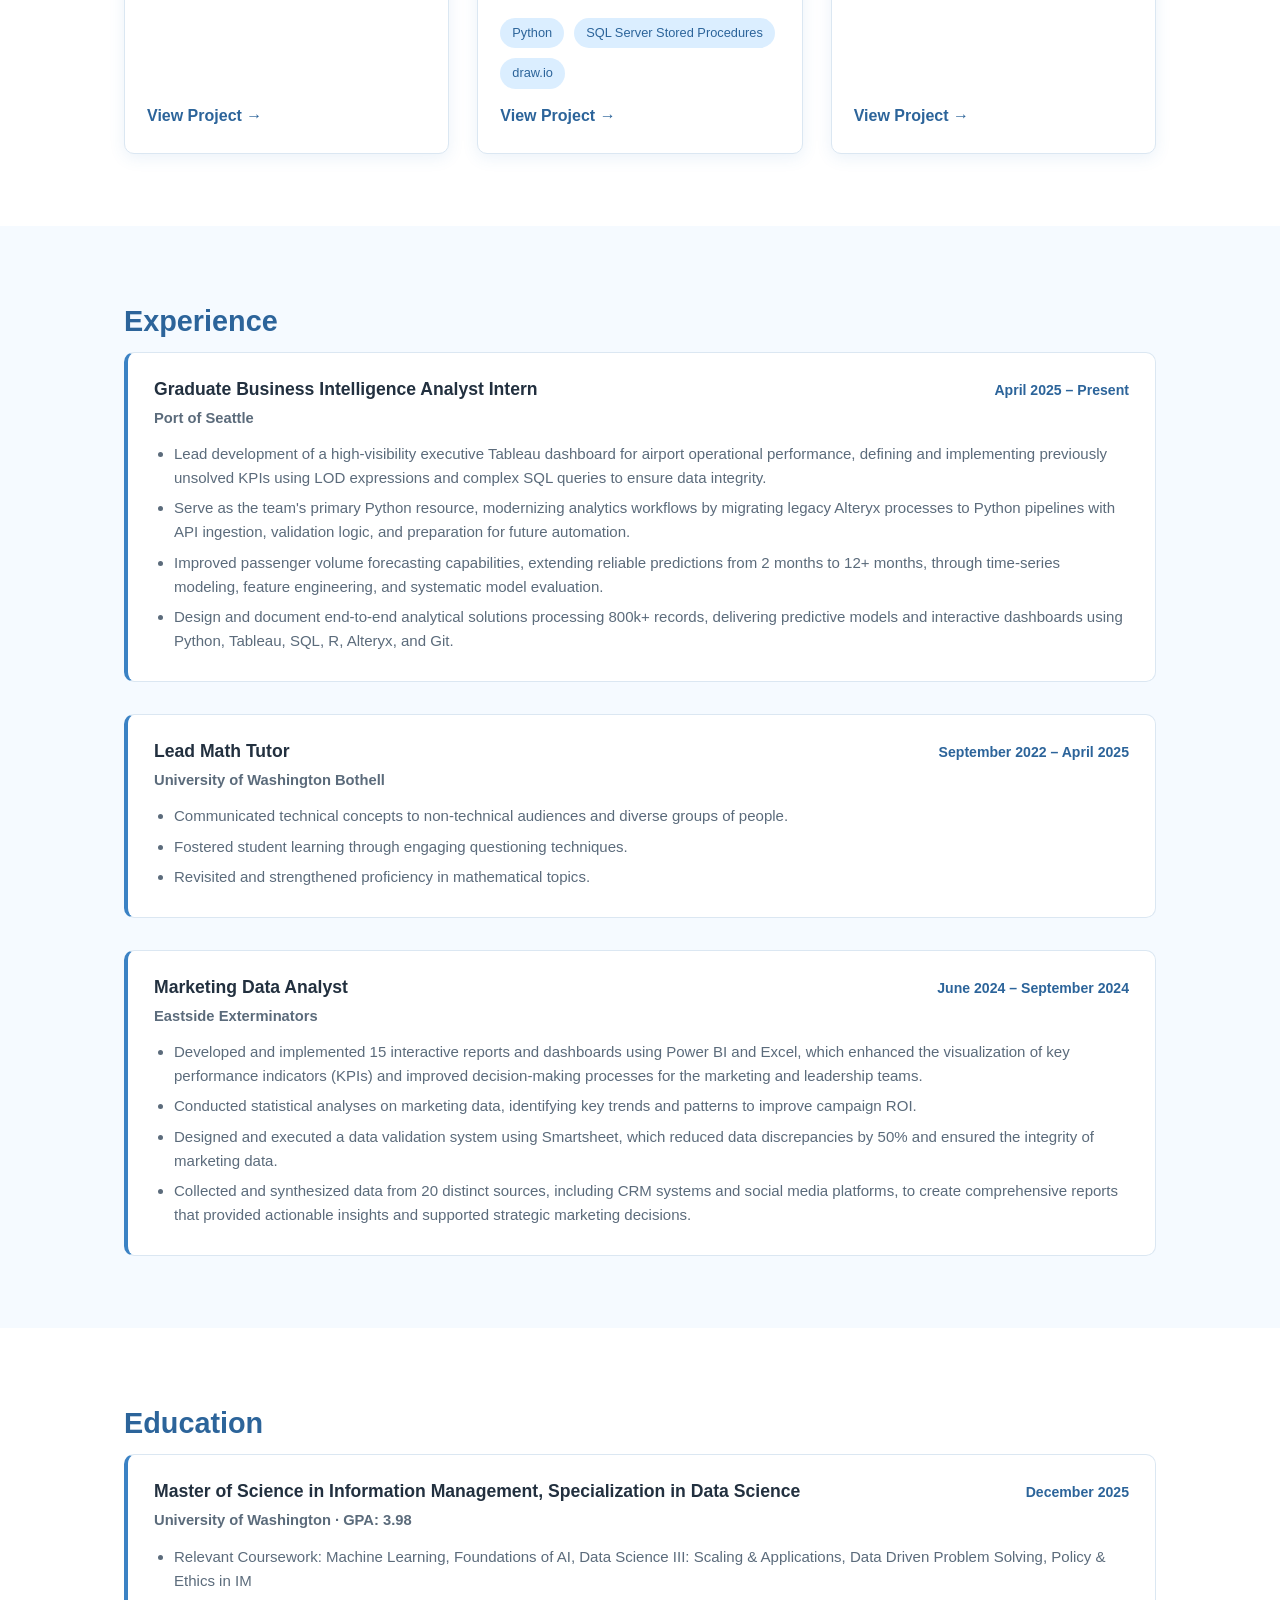
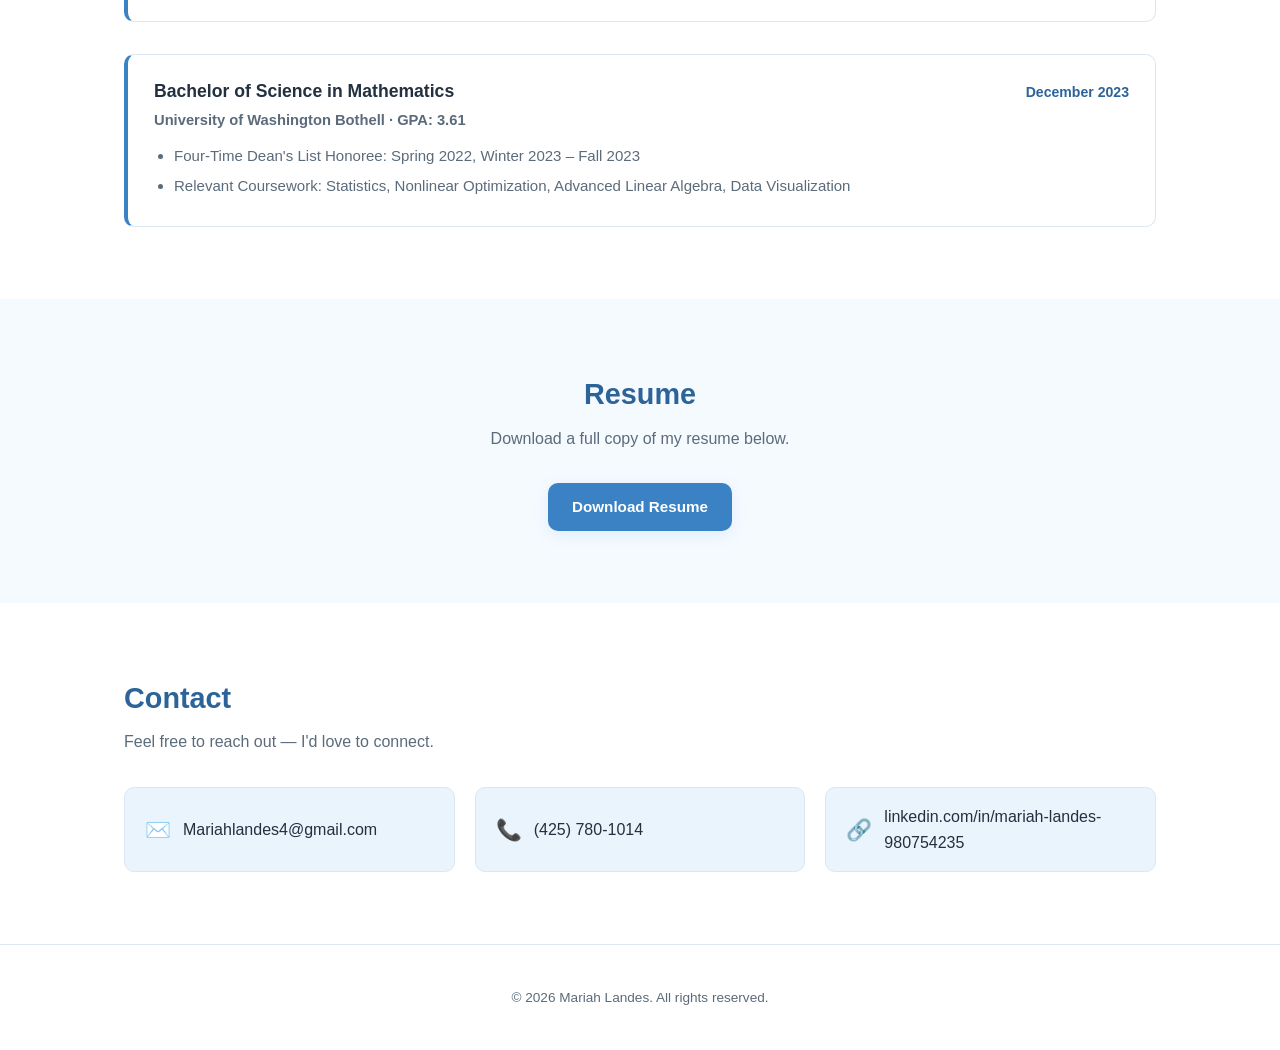
==== commit f93f3288: "Add project preview videos for Operations and Economic Indicators dashboards Converted the provided " ====
--- a/index.html
+++ b/index.html
@@ -99,11 +99,11 @@
 
           <article class="card project-card">
             <div class="project-media">
-              <!-- TODO: replace with <img src="assets/project1.png" alt="..."> or a GIF -->
-              <div class="media-placeholder">
-                <span>🖼️</span>
-                <p>Add project screenshot / GIF</p>
-              </div>
+              <video
+                src="assets/ops-dashboard-preview.mp4"
+                class="project-video"
+                autoplay loop muted playsinline>
+              </video>
             </div>
             <div class="card-body">
               <h3>Operations Dashboard</h3>
@@ -147,10 +147,11 @@
 
           <article class="card project-card">
             <div class="project-media">
-              <div class="media-placeholder">
-                <span>🖼️</span>
-                <p>Add project screenshot / GIF</p>
-              </div>
+              <video
+                src="assets/economic-indicators-preview.mp4"
+                class="project-video"
+                autoplay loop muted playsinline>
+              </video>
             </div>
             <div class="card-body">
               <h3>Economic Indicators Dashboard</h3>
--- a/style.css
+++ b/style.css
@@ -305,6 +305,13 @@
   background: #fff;
 }
 
+.project-video {
+  width: 100%;
+  height: 100%;
+  object-fit: cover;
+  display: block;
+}
+
 .media-placeholder {
   width: 100%;
   height: 100%;
